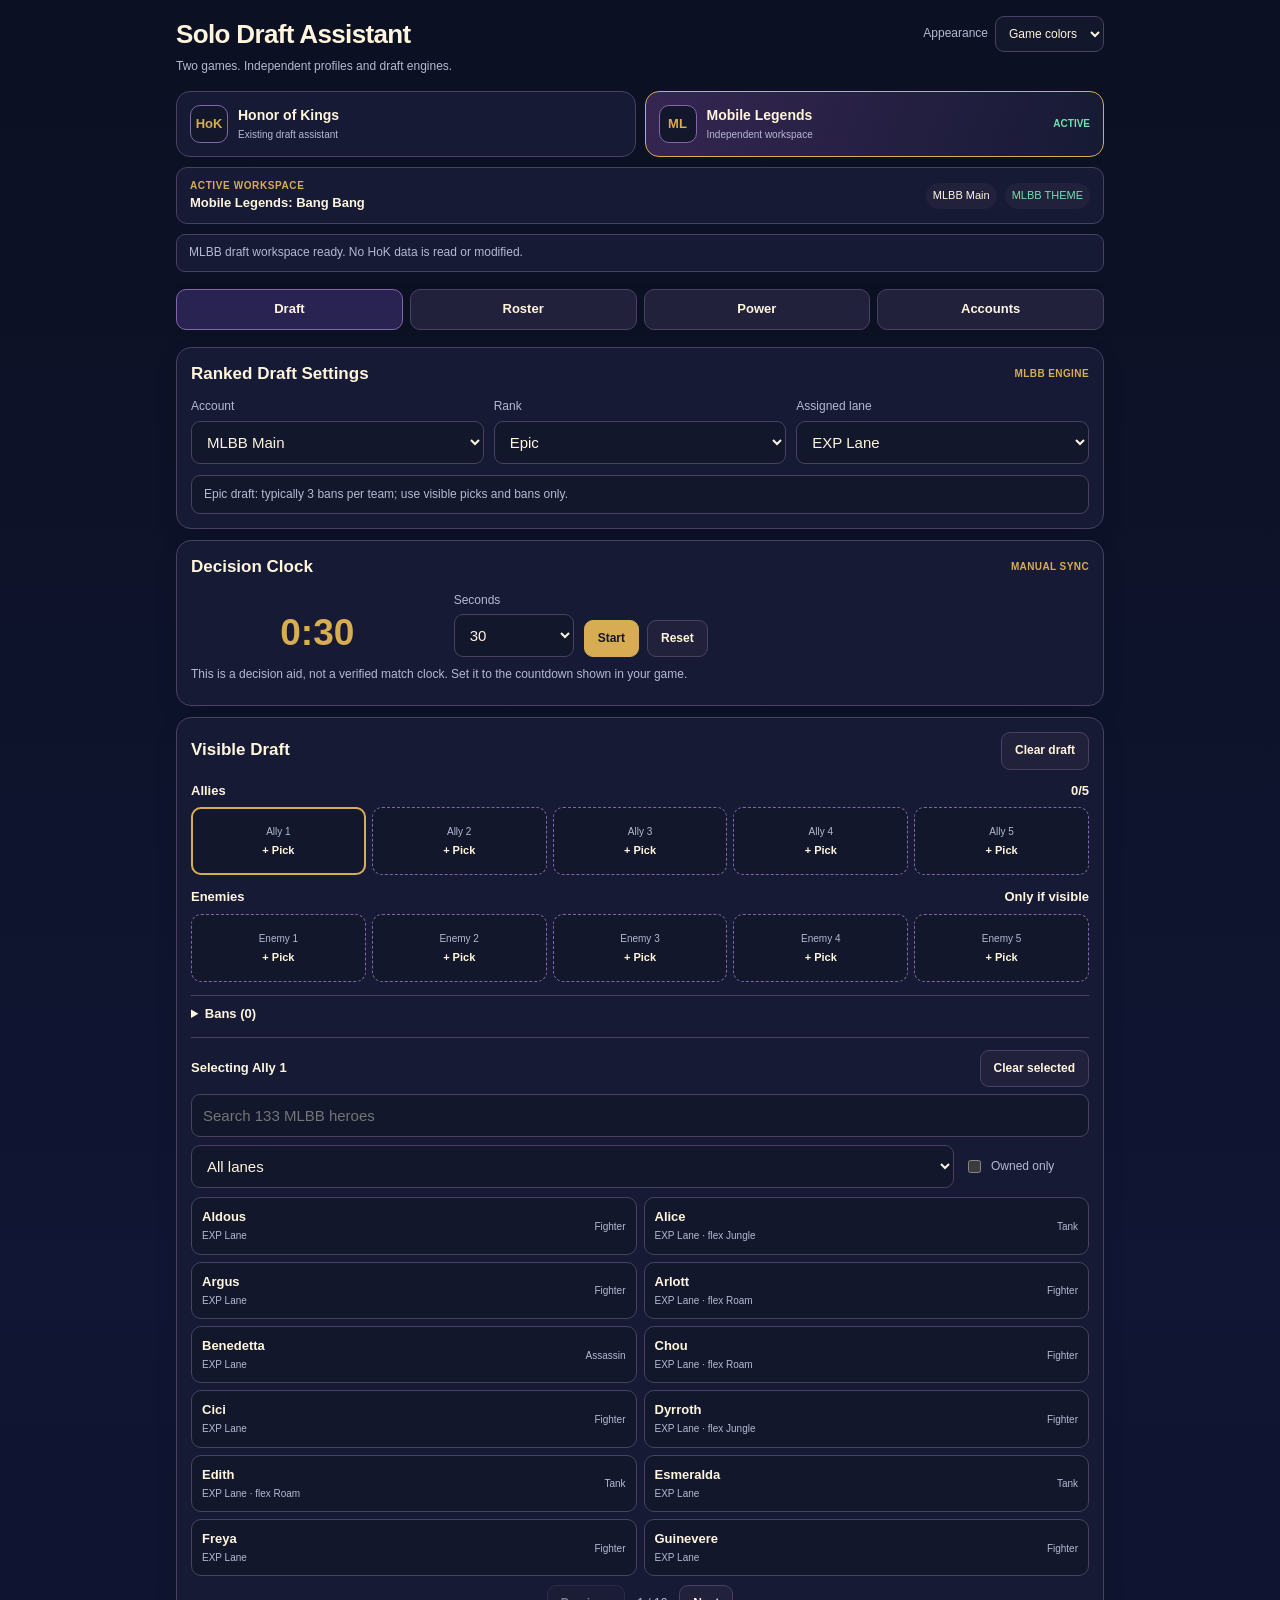
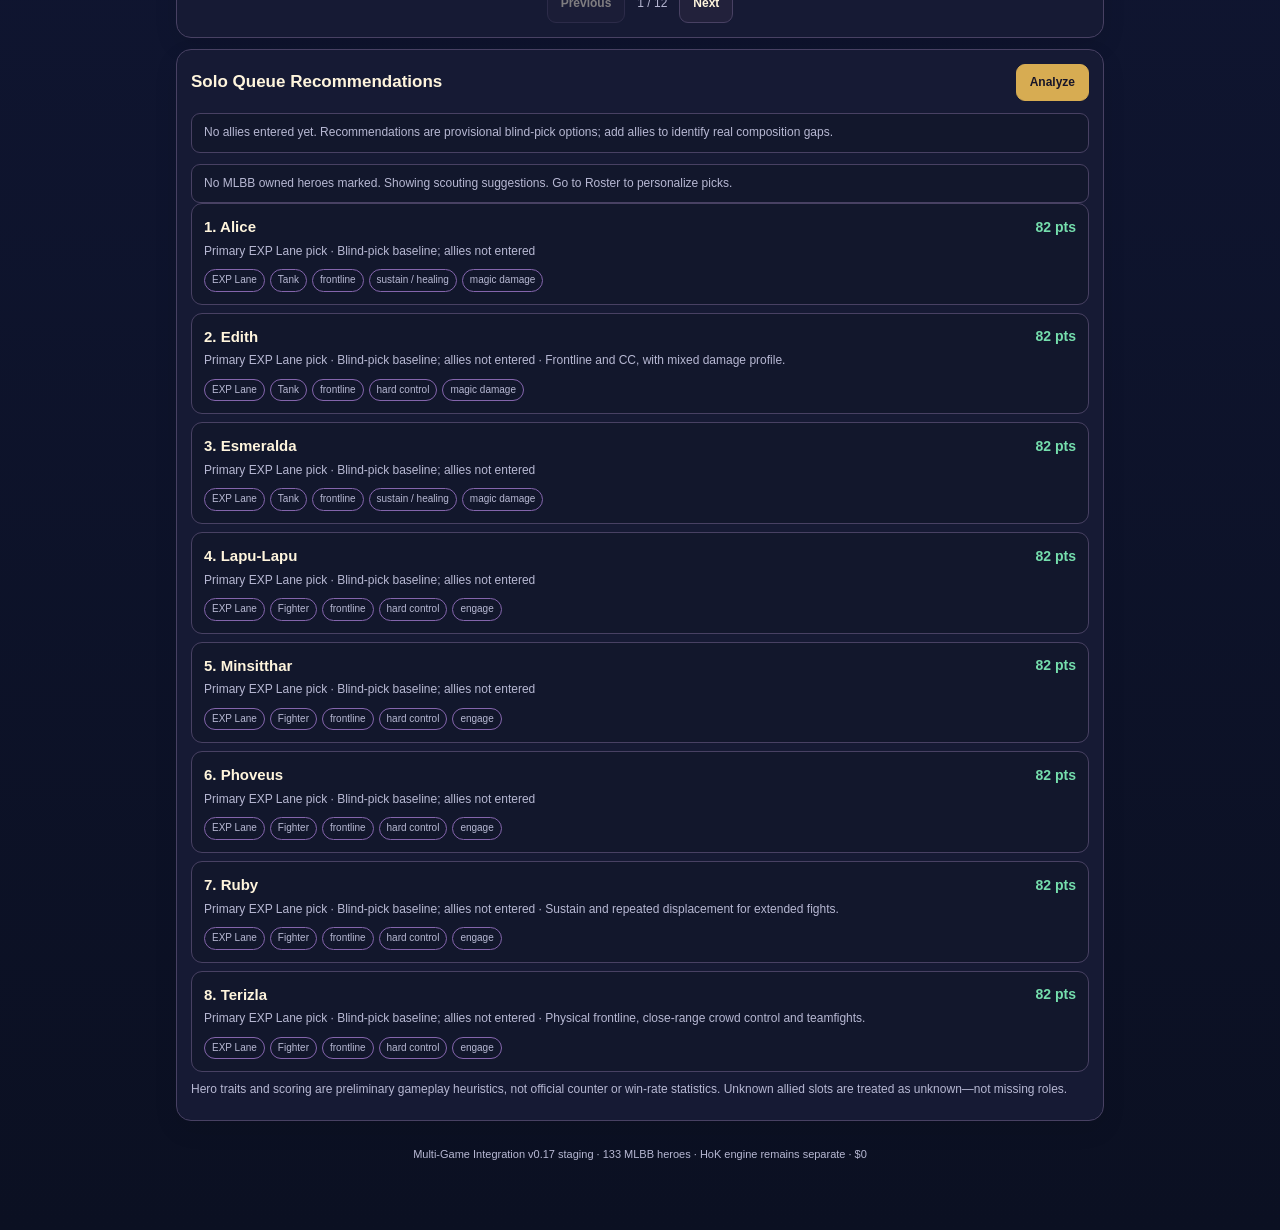
==== mlbb/index.html @ 144a64b7 "Stage standalone MLBB workspace with game-specific draft logic" ====
<!doctype html>
<html lang="en" data-theme="native">
<head><meta charset="utf-8"><meta name="viewport" content="width=device-width,initial-scale=1,viewport-fit=cover"><meta name="color-scheme" content="dark"><meta name="theme-color" content="#0b1022"><title>MLBB Solo Draft Assistant</title><style>:root{--bg:#0b1022;--bg2:#101633;--panel:#161a34;--surface:#22213b;--border:#484163;--border-hi:#8465ac;--accent:#d7ac52;--accent-dark:#171528;--text:#fff5dd;--muted:#b7b8d3;--good:#75dead;--warn:#f4c876;--bad:#ff929e;--field:#12172c;--nav:#282350;--glow:#352652}
html[data-theme="classic"]{--bg:#07111f;--bg2:#0a1322;--panel:#0f172a;--surface:#16243a;--border:#263750;--border-hi:#4b86be;--accent:#68b5ff;--accent-dark:#07111f;--text:#f3f7fd;--muted:#b5c3d7;--good:#6ee7b7;--warn:#fbbf24;--bad:#fb7185;--field:#0a1425;--nav:#214d7d;--glow:#153050}
*{box-sizing:border-box}html{background:var(--bg)}body{margin:0;min-height:100vh;color:var(--text);background:linear-gradient(180deg,var(--bg),var(--bg2) 45%,var(--bg));font:15px/1.45 -apple-system,BlinkMacSystemFont,"Segoe UI",Roboto,Arial,sans-serif;padding:env(safe-area-inset-top) 0 env(safe-area-inset-bottom)}.app{max-width:960px;margin:auto;padding:16px 16px 32px}h1{font-size:26px;margin:0;font-weight:850;letter-spacing:-.025em}h2{margin:0;font-size:17px}p{margin:8px 0}a{color:inherit;text-decoration:none}input,button,select{font:inherit}button{cursor:pointer;color:var(--text)}button:disabled{opacity:.45;cursor:default}input,select{background:var(--field);border:1px solid var(--border);border-radius:9px;min-height:43px;padding:9px 11px;color:var(--text);max-width:100%;width:100%}input[type="checkbox"]{width:auto;min-height:0;accent-color:var(--accent)}label{font-size:12px;color:var(--muted);display:block;margin-bottom:5px}input:focus,select:focus,button:focus-visible,a:focus-visible{outline:2px solid var(--accent);outline-offset:2px}.hidden{display:none!important}.site-head{display:flex;align-items:start;justify-content:space-between;flex-wrap:wrap;gap:12px}.heading p{color:var(--muted);font-size:12px;margin:4px 0 0}.theme-line{display:flex;gap:7px;align-items:center}.theme-line label{margin:0}.theme-line select{width:auto;min-height:36px;font-size:12px;padding:6px 9px}.games{display:grid;grid-template-columns:1fr 1fr;gap:9px;margin:16px 0 10px}.game{display:flex;align-items:center;gap:10px;border:1px solid var(--border);border-radius:14px;background:var(--panel);min-height:66px;padding:10px 13px}.game.current{border-color:var(--accent);background:linear-gradient(110deg,var(--glow),var(--panel))}.game:hover{border-color:var(--border-hi)}.game-icon{min-width:38px;height:38px;display:grid;place-items:center;border-radius:10px;border:1px solid var(--border-hi);background:var(--field);font-weight:900;color:var(--accent);font-size:13px}.game b{display:block;font-size:14px}.game small{display:block;color:var(--muted);font-size:10px;margin-top:3px}.active{margin-left:auto;color:var(--good);font-size:10px}.workspace{border:1px solid var(--border);background:var(--panel);border-radius:11px;padding:11px 13px;display:flex;justify-content:space-between;gap:10px;align-items:center}.workspace b{display:block;font-size:13px}.overline{font-size:10px;color:var(--accent);display:block;font-weight:700;letter-spacing:.06em}.workspace-right{display:flex;gap:8px;align-items:center;flex-wrap:wrap;font-size:11px}.workspace-right>span{background:var(--surface);padding:5px 7px;border-radius:100px}.workspace-right .ready{color:var(--good)}#status{font-size:12px;margin:10px 0;background:var(--panel);border:1px solid var(--border);padding:9px 12px;border-radius:9px;color:var(--muted)}.tabs{display:flex;gap:7px;margin:11px 0;position:sticky;top:0;background:var(--bg);padding:6px 0;z-index:10}.tab{flex:1;background:var(--surface);border:1px solid var(--border);border-radius:10px;padding:10px 7px;font-size:13px;font-weight:750}.tab.active{background:var(--nav);border-color:var(--border-hi);color:var(--text)}.panel{background:var(--panel);border:1px solid var(--border);border-radius:15px;padding:14px;margin-bottom:11px;box-shadow:0 9px 25px rgba(0,0,0,.09)}.section-head{display:flex;justify-content:space-between;align-items:center;gap:10px;margin:0 0 12px}.small-flag{font-size:10px;color:var(--accent);font-weight:800;letter-spacing:.04em}.form-grid{display:grid;grid-template-columns:repeat(3,minmax(0,1fr));gap:10px}.info{font-size:12px;color:var(--muted);background:var(--field);border:1px solid var(--border);border-radius:9px;padding:10px 12px;margin-top:11px}.btn{border-radius:9px;border:1px solid var(--border);background:var(--surface);padding:9px 13px;font-size:12px;font-weight:750;min-height:37px}.btn.primary{background:var(--accent);color:var(--accent-dark);border-color:var(--accent)}.subtle{font-size:12px;color:var(--muted);line-height:1.5}.clock-grid{display:grid;grid-template-columns:1fr 120px 2fr;gap:10px;align-items:end}.timer{font-size:37px;font-weight:900;line-height:1;text-align:center;color:var(--accent);font-variant-numeric:tabular-nums;padding:6px}.timer.low{color:var(--bad)}.clock-buttons{display:flex;gap:8px}.deck{margin-bottom:13px}.line-head{display:flex;justify-content:space-between;align-items:center;font-size:13px;font-weight:800;margin-bottom:7px}.line-head span+span{color:var(--muted);font-size:11px;font-weight:500}.slot-grid{display:grid;grid-template-columns:repeat(5,minmax(0,1fr));gap:6px}.slot{min-height:68px;display:grid;align-content:center;gap:4px;background:var(--field);border:1px dashed var(--border-hi);border-radius:10px;padding:5px;cursor:pointer;color:var(--muted);text-align:center;overflow:hidden}.slot .slot-type{font-size:10px}.slot strong{font-size:11px;color:var(--text);overflow-wrap:anywhere;line-height:1.25}.slot.filled{border-style:solid;background:var(--surface)}.slot.selected{outline:2px solid var(--accent);outline-offset:-2px}.slot:hover{border-color:var(--accent)}.ban-grid{grid-template-columns:repeat(5,minmax(0,1fr));margin-top:9px}details{border-top:1px solid var(--border);padding-top:9px}summary{cursor:pointer;font-weight:750;font-size:13px}.picker{margin-top:13px;border-top:1px solid var(--border);padding-top:12px}.picker-controls{display:flex;gap:10px;align-items:center;margin:8px 0}.picker-controls select{flex:1}.inline-check{min-width:125px;display:flex;gap:7px;align-items:center;margin:0;font-size:12px}.hero-list,.roster-grid{display:grid;grid-template-columns:repeat(2,minmax(0,1fr));gap:7px;margin:9px 0}.hero-item{display:flex;align-items:center;justify-content:space-between;gap:8px;min-width:0;background:var(--field);border:1px solid var(--border);border-radius:10px;padding:10px;text-align:left}.hero-item:hover,.hero-item:focus{border-color:var(--accent)}.hero-item b{font-size:13px;display:block}.hero-item span,.hero-item small{font-size:10px;color:var(--muted);display:block;margin-top:2px}.hero-item .owned-tag{color:var(--good)}.hero-item .mark{padding:5px 8px;border-radius:7px;background:var(--surface);border:1px solid var(--border);white-space:nowrap;font-size:11px}.pagination{display:flex;gap:12px;align-items:center;justify-content:center}.pagination span{color:var(--muted);font-size:12px}.empty{font-size:12px;color:var(--muted);padding:15px;text-align:center;grid-column:1/-1}.issues{display:flex;flex-wrap:wrap;gap:7px;margin-bottom:12px}.issue{border:1px solid #867043;background:rgba(203,153,51,.13);color:var(--warn);font-size:11px;font-weight:650;border-radius:100px;padding:5px 9px}.safe{color:var(--good);font-size:13px}.rec{border:1px solid var(--border);background:var(--field);border-radius:11px;padding:12px;margin-bottom:8px}.rec-top{display:flex;justify-content:space-between;align-items:center;gap:6px}.rec-top strong{font-size:15px}.rec-score{font-size:14px;font-weight:850;color:var(--good)}.rec-reason{font-size:12px;color:var(--muted);margin-top:5px}.pill-row{display:flex;gap:5px;flex-wrap:wrap;margin-top:9px}.pill{font-size:10px;border:1px solid var(--border-hi);color:var(--muted);border-radius:100px;padding:3px 7px}.roster-item{padding:11px;background:var(--field);border:1px solid var(--border);border-radius:10px;display:flex;align-items:center;justify-content:space-between;gap:10px}.roster-item strong{font-size:13px}.roster-item small{display:block;color:var(--muted);font-size:11px}.roster-item .btn{min-width:79px}.roster-item.owned{border-color:#297257}.power-row,.account-row{display:flex;align-items:center;justify-content:space-between;gap:10px;border-top:1px solid var(--border);padding:10px 0}.power-row small,.account-row small{color:var(--muted);display:block;font-size:11px}.power-row span{color:var(--accent);font-weight:850}.btn-holder{display:flex;align-items:end}.btn-holder button{width:100%;min-height:43px}.actions{display:flex;gap:8px;flex-wrap:wrap}.file-upload{display:inline-flex;align-items:center;justify-content:center;border:1px solid var(--border);border-radius:9px;padding:8px 12px;background:var(--surface);cursor:pointer;margin:0;font-size:12px;font-weight:750;color:var(--text)}.file-upload input{display:none}footer{text-align:center;color:var(--muted);font-size:11px;padding:15px 0 35px}
@media(max-width:600px){.app{padding:13px 11px 24px}.site-head h1{font-size:23px}.theme-line{width:100%;justify-content:space-between}.games{gap:6px}.game{padding:9px 7px;gap:6px;min-height:61px}.game-icon{min-width:28px;height:32px;font-size:11px}.game b{font-size:11px}.game small{font-size:9px}.active{display:none}.workspace{flex-wrap:wrap}.form-grid{grid-template-columns:repeat(2,minmax(0,1fr))}.btn-holder{grid-column:1/-1}.clock-grid{grid-template-columns:1fr 1fr}.clock-buttons{grid-column:1/-1}.clock-buttons .btn{flex:1}.slot{min-height:66px;padding:3px}.slot strong{font-size:10px}.panel{padding:11px}.tab{font-size:11px;padding:10px 4px}.roster-grid{grid-template-columns:1fr}}
@media(max-width:350px){.hero-list{grid-template-columns:1fr}.form-grid{grid-template-columns:1fr}.picker-controls{flex-wrap:wrap}.inline-check{min-width:0}}
</style></head>
<body>
<main class="app">
<header class="site-head"><div class="heading"><h1>Solo Draft Assistant</h1><p>Two games. Independent profiles and draft engines.</p></div><div class="theme-line"><label for="appearance">Appearance</label><select id="appearance"><option value="native">Game colors</option><option value="classic">Classic blue</option></select></div></header>
<nav class="games" aria-label="Game workspaces"><a href="../index.html" class="game"><span class="game-icon">HoK</span><span><b>Honor of Kings</b><small>Existing draft assistant</small></span></a><a href="./index.html" class="game current" aria-current="page"><span class="game-icon">ML</span><span><b>Mobile Legends</b><small>Independent workspace</small></span><strong class="active">ACTIVE</strong></a></nav>
<div class="workspace"><div><span class="overline">ACTIVE WORKSPACE</span><b>Mobile Legends: Bang Bang</b></div><div class="workspace-right"><span id="accountBadge">MLBB Profile</span><span class="ready">MLBB THEME</span></div></div>
<div id="status" role="status">MLBB draft workspace ready. No HoK data is read or modified.</div>
<nav class="tabs" aria-label="Workspace sections"><button class="tab active" data-tab="draft" aria-pressed="true">Draft</button><button class="tab" data-tab="roster" aria-pressed="false">Roster</button><button class="tab" data-tab="power" aria-pressed="false">Power</button><button class="tab" data-tab="accounts" aria-pressed="false">Accounts</button></nav>
<section id="draftTab" class="page">
 <section class="panel"><div class="section-head"><h2>Ranked Draft Settings</h2><span class="small-flag">MLBB ENGINE</span></div><div class="form-grid"><div><label for="accountSelect">Account</label><select id="accountSelect"></select></div><div><label for="rankSelect">Rank</label><select id="rankSelect"><option>Warrior</option><option>Elite</option><option>Master</option><option>Grandmaster</option><option>Epic</option><option>Legend</option><option>Mythic</option><option>Mythical Honor</option><option>Mythical Glory</option><option>Mythical Immortal</option></select></div><div><label for="roleSelect">Assigned lane</label><select id="roleSelect"><option>EXP Lane</option><option>Jungle</option><option>Mid Lane</option><option>Gold Lane</option><option>Roam</option></select></div></div><div id="rankNote" class="info"></div></section>
 <section class="panel"><div class="section-head"><h2>Decision Clock</h2><span class="small-flag">MANUAL SYNC</span></div><div class="clock-grid"><div class="timer" id="timerDisplay">0:30</div><div><label for="timerSeconds">Seconds</label><select id="timerSeconds"><option value="20">20</option><option value="25">25</option><option value="30" selected>30</option><option value="35">35</option><option value="40">40</option><option value="45">45</option><option value="60">60</option></select></div><div class="clock-buttons"><button class="btn primary" id="timerStart">Start</button><button class="btn" id="timerReset">Reset</button></div></div><p class="subtle">This is a decision aid, not a verified match clock. Set it to the countdown shown in your game.</p></section>
 <section class="panel"><div class="section-head"><h2>Visible Draft</h2><button class="btn" id="clearDraft">Clear draft</button></div><div class="deck"><div class="line-head">Allies <span id="allyCount">0/5</span></div><div class="slot-grid" id="allySlots"></div></div><div class="deck"><div class="line-head">Enemies <span>Only if visible</span></div><div class="slot-grid" id="enemySlots"></div></div><details><summary>Bans <span id="banCount">(0)</span></summary><div class="slot-grid ban-grid" id="banSlots"></div></details><div class="picker"><div class="line-head"><span id="pickerMode">Select a draft slot</span><button type="button" class="btn" id="clearSlot">Clear selected</button></div><input id="heroSearch" type="search" placeholder="Search 133 MLBB heroes" autocomplete="off"><div class="picker-controls"><select id="heroLaneFilter" aria-label="Filter hero lane"><option value="all">All lanes</option><option>EXP Lane</option><option>Jungle</option><option>Mid Lane</option><option>Gold Lane</option><option>Roam</option></select><label class="inline-check"><input type="checkbox" id="ownedOnly"> Owned only</label></div><div class="hero-list" id="heroPicker"></div><div class="pagination"><button class="btn" id="prevPage">Previous</button><span id="pagerText">1 / 1</span><button class="btn" id="nextPage">Next</button></div></div></section>
 <section class="panel"><div class="section-head"><h2>Solo Queue Recommendations</h2><button class="btn primary" id="analyze">Analyze</button></div><div id="teamIssues"></div><div id="recommendations"></div><p class="subtle">Hero traits and scoring are preliminary gameplay heuristics, not official counter or win-rate statistics. Unknown allied slots are treated as unknown—not missing roles.</p></section>
</section>
<section id="rosterTab" class="page hidden"><section class="panel"><div class="section-head"><h2>MLBB Hero Roster</h2><strong id="ownedCount">0 / 133 owned</strong></div><div class="info">Mark heroes as owned to restrict recommendations to your actual account. These selections never alter your HoK roster.</div><div class="form-grid"><div><label for="rosterSearch">Search</label><input type="search" id="rosterSearch" placeholder="Find hero"></div><div><label for="rosterLane">Lane</label><select id="rosterLane"><option value="all">All lanes</option><option>EXP Lane</option><option>Jungle</option><option>Mid Lane</option><option>Gold Lane</option><option>Roam</option></select></div></div><div class="roster-grid" id="rosterGrid"></div></section></section>
<section id="powerTab" class="page hidden"><section class="panel"><div class="section-head"><h2>MLBB Hero Proficiency</h2><span class="small-flag">MANUAL</span></div><p class="subtle">Track your own familiarity with MLBB heroes separately from HoK's Hero Power. Values entered here are personal notes, not imported in-game mastery or MMR.</p><div class="form-grid"><div><label for="powerHero">Hero</label><select id="powerHero"></select></div><div><label for="powerValue">Manual familiarity (0–100)</label><input id="powerValue" type="number" min="0" max="100" step="1" value="0"></div><div class="btn-holder"><button id="savePower" class="btn primary">Save familiarity</button></div></div><div id="powerList"></div></section></section>
<section id="accountsTab" class="page hidden"><section class="panel"><div class="section-head"><h2>MLBB Accounts</h2><span class="small-flag">SEPARATE STORAGE</span></div><div class="form-grid"><div><label for="newAccountName">New profile name</label><input id="newAccountName" type="text" maxlength="40" placeholder="e.g. MLBB Main"></div><div><label for="newAccountId">Account ID (optional)</label><input id="newAccountId" type="text" maxlength="40" placeholder="Optional, no password"></div><div class="btn-holder"><button id="addAccount" class="btn primary">Add profile</button></div></div><div id="accountList"></div></section><section class="panel"><h2>Data Safety</h2><p class="subtle">MLBB uses its own storage and backup schema. This workspace rejects HoK backups to prevent accidental overwrites.</p><div class="actions"><button class="btn primary" id="exportBackup">Export MLBB backup</button><label class="file-upload">Choose MLBB JSON<input type="file" id="importFile" accept=".json,application/json"></label><button class="btn" id="importBackup">Validate &amp; restore</button></div><p class="info" id="backupInfo">Local autosave is enabled where your browser permits it.</p></section></section>
<footer>Multi-Game Integration v0.17 staging · 133 MLBB heroes · HoK engine remains separate · $0</footer>
</main>
<script>/* MLBB roster primary lane: 133 heroes, Sep 29 2026, corroborated against MLBB Guides and Liquipedia.
   Traits are an INITIAL team-composition model and are not official Moonton statistics. */
'use strict';
window.MLBB_HERO_DATA=(()=>{
 const lanes={
  'EXP Lane':`Aldous|Alice|Argus|Arlott|Benedetta|Chou|Cici|Dyrroth|Edith|Esmeralda|Freya|Guinevere|Lapu-Lapu|Lukas|Masha|Minsitthar|Paquito|Phoveus|Ruby|Silvanna|Sora|Sun|Terizla|Thamuz|Uranus|X.Borg|Yu Zhong|Zilong`,
  'Jungle':`Aamon|Alpha|Alucard|Aulus|Balmond|Bane|Barats|Baxia|Fanny|Fredrinn|Gusion|Hanzo|Harley|Hayabusa|Helcurt|Hirara|Joy|Julian|Karina|Lancelot|Leomord|Ling|Martis|Natalia|Nolan|Popol and Kupa|Roger|Saber|Suyou|Yi Sun-shin|Yin`,
  'Mid Lane':`Aurora|Cecilion|Chang'e|Cyclops|Eudora|Faramis|Gord|Kadita|Kagura|Kimmy|Lunox|Luo Yi|Lylia|Nana|Novaria|Odette|Pharsa|Selena|Vale|Valentina|Valir|Vexana|Xavier|Yve|Zetian|Zhask|Zhuxin`,
  'Gold Lane':`Beatrix|Brody|Bruno|Claude|Clint|Granger|Hanabi|Harith|Irithel|Ixia|Karrie|Layla|Lesley|Melissa|Miya|Moskov|Natan|Obsidia|Wanwan`,
  'Roam':`Akai|Angela|Atlas|Badang|Belerick|Carmilla|Chip|Diggie|Estes|Floryn|Franco|Gatotkaca|Gloo|Grock|Hilda|Hylos|Jawhead|Johnson|Kaja|Kalea|Khaleed|Khufra|Lolita|Marcel|Mathilda|Minotaur|Rafaela|Tigreal`
 };
 const cls={};const set=(names,c)=>names.split('|').forEach(n=>cls[n]=c);
 set('Akai|Atlas|Belerick|Franco|Gatotkaca|Gloo|Grock|Hylos|Johnson|Khufra|Minotaur|Tigreal','Tank');
 set('Angela|Carmilla|Chip|Diggie|Estes|Floryn|Kaja|Kalea|Lolita|Marcel|Mathilda|Rafaela','Support');
 set('Alice|Esmeralda|Edith|Uranus|Fredrinn|Barats|Baxia','Tank');
 set('Aamon|Fanny|Gusion|Hanzo|Harley|Hayabusa|Helcurt|Hirara|Joy|Karina|Lancelot|Ling|Natalia|Nolan|Saber|Suyou|Benedetta|Sora','Assassin');
 set('Aurora|Cecilion|Chang\'e|Cyclops|Eudora|Faramis|Gord|Kadita|Kagura|Kimmy|Lunox|Luo Yi|Lylia|Nana|Novaria|Odette|Pharsa|Selena|Vale|Valentina|Valir|Vexana|Xavier|Yve|Zetian|Zhask|Zhuxin|Harith','Mage');
 set('Beatrix|Brody|Bruno|Claude|Clint|Granger|Hanabi|Irithel|Ixia|Karrie|Layla|Lesley|Melissa|Miya|Moskov|Natan|Obsidia|Wanwan|Popol and Kupa|Yi Sun-shin|Roger','Marksman');
 const base={
 'EXP Lane':{frontline:1,cc:1,engage:1,peel:0,sustain:1,magic:0,physical:2,burst:1,solo:2,mobility:1},
 'Jungle':{frontline:0,cc:1,engage:1,peel:0,sustain:0,magic:0,physical:2,burst:2,solo:1,mobility:2},
 'Mid Lane':{frontline:0,cc:1,engage:0,peel:1,sustain:0,magic:2,physical:0,burst:2,solo:1,mobility:1},
 'Gold Lane':{frontline:0,cc:0,engage:0,peel:0,sustain:0,magic:0,physical:2,burst:1,solo:1,mobility:1},
 'Roam':{frontline:2,cc:2,engage:2,peel:1,sustain:0,magic:0,physical:1,burst:0,solo:1,mobility:1}
 };
 const overrides={};
 // F frontline, C control, E engage, P peel, S sustain/healing, M magic, D physical, B burst, Q solo safety, V mobility.
 const codes={F:'frontline',C:'cc',E:'engage',P:'peel',S:'sustain',M:'magic',D:'physical',B:'burst',Q:'solo',V:'mobility'};
 const mod=(names,rules)=>names.split('|').forEach(n=>{overrides[n]={...(overrides[n]||{})};rules.split(',').forEach(k=>{const field=codes[k[0]],v=Number(k.slice(1));if(field)overrides[n][field]=v})});
 mod('Tigreal|Atlas|Khufra|Minotaur|Gatotkaca|Carmilla','F2,C2,E2,P1,S0');
 mod('Akai|Gloo|Grock|Chip|Johnson','F2,C2,E2,P1');
 mod('Franco|Kaja','F1,C2,E1,P1');
 mod('Lolita','F2,C2,E1,P2');mod('Belerick|Hylos','F2,C2,E1,P1');
 mod('Angela|Estes|Floryn|Rafaela','F0,C1,E0,P2,S2,M1,D0');
 mod('Diggie','F0,C1,E0,P2,S0,M1,D0');
 mod('Mathilda|Kalea','F0,C1,E1,P2,S1,M1,D0,V2');
 mod('Marcel','F0,C1,E0,P2,M1,D0');
 mod('Hilda|Khaleed|Jawhead|Badang','F1,C1,E2,P0,D2');
 mod('Edith','F2,C2,E1,P1,M2,D1,Q2');
 mod('Terizla|Ruby|Minsitthar|Yu Zhong|Lapu-Lapu|Phoveus','F2,C2,E2,S1,Q2');
 mod('Uranus|Esmeralda|Alice','F2,S2,M2,D0,C0,E1,B0,Q2');
 mod('Thamuz|Argus|Sun|Masha|Cici','F1,C0,E1,S2,D2,B1,Q2');
 mod('Paquito|Arlott|Chou|Guinevere|Silvanna','F1,C2,E2,B2,V2');
 mod('Zilong|Benedetta|Sora','F0,C1,E2,B2,V2');
 mod('Barats|Fredrinn|Baxia','F2,C2,E2,P1,S1,Q2');
 mod('Balmond|Alpha|Aulus|Leomord|Martis','F1,C1,E1,S1,D2,Q2');
 mod('Gusion|Harley|Joy|Julian|Karina','M2,D0,F0,B2,V2');
 mod('Fanny|Ling|Lancelot|Hayabusa|Nolan|Hirara|Aamon','F0,C0,E2,V2,B2,Q0');
 mod('Aurora|Eudora|Nana|Vexana|Zetian|Luo Yi|Zhuxin|Selena|Valir','C2,M2,E1');
 mod('Pharsa|Xavier|Novaria|Cecilion|Gord|Yve|Chang\'e','C1,M2,E0');
 mod('Faramis','C1,P2,S1,M2');
 mod('Harith|Kimmy','M2,D1,C0,V2');
 mod('Natan','M2,D1');
 mod('Wanwan|Claude|Moskov|Melissa','V2,D2');
 mod('Brody|Clint|Lesley|Granger','B2,D2');
 const flex={
  'EXP Lane':'Chou|Arlott|Ruby|Terizla|Gatotkaca|Hilda|Badang|Khaleed|Edith|Esmeralda',
  'Jungle':'Harith|Bane|Alice|Dyrroth|Julian|Fredrinn|Yi Sun-shin',
  'Roam':'Chou|Ruby|Edith|Faramis|Selena|Khaleed|Hilda|Baxia|Badang|Gatotkaca|Arlott',
  'Mid Lane':'Harith|Faramis|Valir|Kadita|Selena|Kimmy|Lunox',
  'Gold Lane':'Harith|Kimmy|Roger|Popol and Kupa'
 };
 const note={
  'Tigreal':'Area crowd control and initiation; needs follow-up.',
  'Atlas':'Group engage and teamfight setup.',
  'Khufra':'Anti-dash control and initiation.',
  'Minotaur':'Durable teamfight initiation with healing support.',
  'Estes':'Strong sustained healing; needs a frontline elsewhere.',
  'Angela':'Protects a diver or carry with support ultimate.',
  'Floryn':'Teamwide sustain; limited frontline presence.',
  'Rafaela':'Healing and mobility support, not a primary frontline.',
  'Diggie':'Protection against crowd-control-heavy opponents.',
  'Lolita':'Projectile defense and protective frontline.',
  'Terizla':'Physical frontline, close-range crowd control and teamfights.',
  'Ruby':'Sustain and repeated displacement for extended fights.',
  'Edith':'Frontline and CC, with mixed damage profile.',
  'Yu Zhong':'Diversion and frontline pressure in extended fights.',
  'Fanny':'Very high execution demand; do not infer player comfort.',
  'Lancelot':'Mobile dive threat; relies on mechanics.',
  'Saber':'Single-target pickoff and burst threat.',
  'Aurora':'Reliable area control and magical burst.',
  'Valir':'Anti-dive control and sustained magic damage.',
  'Nana':'Disruption and mage follow-up.',
  'Karrie':'Strong against high-health frontliners through sustained damage.',
  'Claude':'Sustained mobile marksman damage; needs protected positioning.',
  'Beatrix':'Flexible ranged damage; weapon management matters.',
  'Wanwan':'High mobility with conditional ultimate activation.'
 };
 const heroes=[];
 for(const [lane,str] of Object.entries(lanes))for(const name of str.split('|')){
   let tr={...base[lane]};const classification=cls[name]||'Fighter';
   if(lane==='Roam'&&classification==='Support')tr={...tr,frontline:0,cc:1,engage:0,peel:2,sustain:1,magic:1,physical:0};
   if(lane==='EXP Lane'&&classification==='Tank')tr={...tr,frontline:2,magic:1,physical:1};
   if(lane==='Jungle'&&classification==='Mage')tr={...tr,magic:2,physical:0};
   if(lane==='Gold Lane'&&classification==='Mage')tr={...tr,magic:2,physical:0};
   Object.assign(tr,overrides[name]||{});
   const other=Object.entries(flex).filter(([ln,st])=>ln!==lane&&st.split('|').includes(name)).map(([ln])=>ln);
   heroes.push({name,lane,flex:other,cls:classification,traits:tr,note:note[name]||''});
 }
 return Object.freeze({heroes,lanes:Object.keys(lanes),metadata:{source:'MLBB Guides + Liquipedia lane lists, patch 2.2.16 (Sep–Oct 2026)',traitModel:'Version 1 heuristic; not win-rate or official in-game stats'}});
})();
</script><script>/* Mobile Legends Solo Draft Assistant v0.17 staging.
 * Offline heuristic. Isolated storage and JSON schema. No access to HoK state.
 */
(()=>{'use strict';
const H=window.MLBB_HERO_DATA.heroes;const byName=new Map(H.map(x=>[x.name,x]));
const KEY='mlbb_solo_draft_state_v1',THEME='solo_draft_appearance_v1';
const $=id=>document.getElementById(id);
const blanks=n=>Array(n).fill(null);
const ranks=['Warrior','Elite','Master','Grandmaster','Epic','Legend','Mythic','Mythical Honor','Mythical Glory','Mythical Immortal'];
const cleanText=(s,max=40)=>String(s??'').trim().slice(0,max);
const initial=()=>({schemaVersion:1,active:'main',accounts:[{id:'main',name:'MLBB Main',uid:'',rank:'Epic',role:'EXP Lane',owned:[],power:{},allies:blanks(5),enemies:blanks(5),bans:blanks(10)}]});
const state={data:initial(),tab:'draft',slot:{kind:'allies',index:0},query:'',laneFilter:'all',rosterQuery:'',rosterLane:'all',page:0,pageSize:12,ownedOnly:false,timerSeconds:30,timerEnds:0,timerRunning:false,timerInterval:null};
function restore(){try{const raw=localStorage.getItem(KEY);if(raw){const parsed=JSON.parse(raw);const safe=validate(parsed);if(safe)state.data=safe}}catch(e){announce('Storage could not be read; in-memory mode is active.')}}
function active(){return state.data.accounts.find(x=>x.id===state.data.active)||state.data.accounts[0]}
function announce(t){$('status').textContent=t}
function uniqueKnown(a,n){return Array.from({length:n},(_,i)=>byName.has(a?.[i])?a[i]:null)}
function validate(payload){
 if(!payload||payload.schemaVersion!==1||!Array.isArray(payload.accounts)||!payload.accounts.length||payload.accounts.length>16)return null;
 const ids=new Set(),arr=[];
 for(const x of payload.accounts){if(!x||typeof x!=='object')return null;const id=cleanText(x.id,70);if(!id||ids.has(id))return null;ids.add(id);
  const owned=Array.isArray(x.owned)?[...new Set(x.owned.filter(n=>byName.has(n)))]:[];
  const power={};if(x.power&&typeof x.power==='object')for(const [n,v] of Object.entries(x.power)){if(byName.has(n)&&Number.isInteger(v)&&v>=0&&v<=100)power[n]=v}
  arr.push({id,name:cleanText(x.name)||'MLBB Profile',uid:cleanText(x.uid),rank:ranks.includes(x.rank)?x.rank:'Epic',role:window.MLBB_HERO_DATA.lanes.includes(x.role)?x.role:'EXP Lane',owned,power,allies:uniqueKnown(x.allies,5),enemies:uniqueKnown(x.enemies,5),bans:uniqueKnown(x.bans,10)});
 }
 return {schemaVersion:1,active:ids.has(payload.active)?payload.active:arr[0].id,accounts:arr};
}
function save(){try{localStorage.setItem(KEY,JSON.stringify(state.data))}catch(e){announce('Changes are in memory only. Export a backup before closing.')}}
function escapeAttr(s){return String(s).replace(/[&<>"']/g,c=>({'&':'&amp;','<':'&lt;','>':'&gt;','"':'&quot;',"'":'&#39;'}[c]))}
function mk(tag,cls,txt){const el=document.createElement(tag);if(cls)el.className=cls;if(txt!==undefined)el.textContent=txt;return el}
function setOptions(el,values,selected){el.replaceChildren(...values.map(([value,label])=>{const o=document.createElement('option');o.value=value;o.textContent=label;return o}));if(selected!==undefined)el.value=selected}
function distinctRows(){const a=active();return [...a.allies,...a.enemies,...a.bans].filter(Boolean)}
function isPickAvailable(h){return !distinctRows().includes(h.name)}
function roleCompatible(h,lane){return h.lane===lane||h.flex.includes(lane)}
function rankInfo(rank){const i=ranks.indexOf(rank);if(i<4)return 'Below Epic: no standard draft bans. Use team-role balance for your choice.';if(rank==='Epic')return 'Epic draft: typically 3 bans per team; use visible picks and bans only.';if(rank==='Legend')return 'Legend draft: typically 4 bans per team. Counter recommendations are conditional on enemies entered.';return 'Mythic+: typically 5 bans per team. Treat draft format as an estimate if your match displays different rules.'}
function rankRender(){const a=active();$('rankNote').textContent=rankInfo(a.rank);$('rankSelect').value=a.rank;$('roleSelect').value=a.role}
function appearance(){let v='native';try{v=localStorage.getItem(THEME)==='classic'?'classic':'native'}catch(e){}$('appearance').value=v;document.documentElement.dataset.theme=v;document.querySelector('.ready').textContent=v==='classic'?'CLASSIC BLUE':'MLBB THEME'}
function showTab(n){state.tab=n;document.querySelectorAll('.tab').forEach(b=>{const on=b.dataset.tab===n;b.classList.toggle('active',on);b.setAttribute('aria-pressed',String(on))});document.querySelectorAll('.page').forEach(p=>p.classList.toggle('hidden',p.id!==n+'Tab'));if(n==='roster')renderRoster();if(n==='power')renderPower();if(n==='accounts')renderAccounts()}
function renderSlots(){const a=active();for(const kind of ['allies','enemies','bans']){const e=$(kind==='allies'?'allySlots':kind==='enemies'?'enemySlots':'banSlots');e.replaceChildren(...a[kind].map((n,i)=>{const b=mk('button','slot'+(n?' filled':'')+(state.slot.kind===kind&&state.slot.index===i?' selected':''));b.type='button';const lab=mk('span','slot-type',kind==='bans'?`Ban ${i+1}`:kind==='allies'?`Ally ${i+1}`:`Enemy ${i+1}`);const text=mk('strong','',n||'+ Pick');b.append(lab,text);b.setAttribute('aria-label',(n?'Edit ':'Set ')+kind+' '+(i+1)+(n?': '+n:''));b.addEventListener('click',()=>{state.slot={kind,index:i};renderSlots();renderPicker();$('heroSearch').focus()});return b}))}
 $('allyCount').textContent=a.allies.filter(Boolean).length+'/5';$('banCount').textContent=`(${a.bans.filter(Boolean).length})`;
 const names={allies:'Ally',enemies:'Enemy',bans:'Ban'};$('pickerMode').textContent=`Selecting ${names[state.slot.kind]} ${state.slot.index+1}`;
}
function renderPicker(){const a=active(),search=state.query.trim().toLowerCase();let arr=H.filter(h=>(state.laneFilter==='all'||roleCompatible(h,state.laneFilter))&&h.name.toLowerCase().includes(search)&&(!state.ownedOnly||a.owned.includes(h.name)));
 const pages=Math.max(1,Math.ceil(arr.length/state.pageSize));state.page=Math.min(state.page,pages-1);arr=arr.slice(state.page*state.pageSize,(state.page+1)*state.pageSize);
 const list=$('heroPicker');list.replaceChildren();
 for(const h of arr){const b=mk('button','hero-item');b.type='button';const info=mk('div');const n=mk('b','',h.name);const meta=mk('small','',h.lane+(h.flex.length?' · flex '+h.flex.join(', '):''));info.append(n,meta);if(a.owned.includes(h.name))info.append(mk('span','owned-tag','✓ Owned'));const unavailable=distinctRows().includes(h.name);const side=mk('span','',unavailable?'In draft':h.cls);b.disabled=unavailable;b.append(info,side);b.addEventListener('click',()=>placeHero(h.name));list.append(b)}
 if(!arr.length)list.append(mk('div','empty','No matching heroes. Try a different lane or ownership filter.'));
 $('pagerText').textContent=`${state.page+1} / ${pages}`;$('prevPage').disabled=state.page===0;$('nextPage').disabled=state.page>=pages-1;
}
function placeHero(name){const a=active();if(!byName.has(name))return;if(distinctRows().includes(name)){announce('That hero is already in the draft.');return}a[state.slot.kind][state.slot.index]=name;
 state.query='';$('heroSearch').value='';save();renderSlots();renderPicker();renderAnalysis();
 const free=a[state.slot.kind].findIndex(x=>!x);if(free>=0)state.slot.index=free;renderSlots();announce(`${name} assigned to ${state.slot.kind==='bans'?'ban':state.slot.kind==='allies'?'ally':'enemy'} draft.`)
}
function teamNumbers(names){const t={frontline:0,cc:0,engage:0,peel:0,sustain:0,magic:0,physical:0,burst:0,solo:0,mobility:0};for(const n of names){const h=byName.get(n);if(h)for(const k of Object.keys(t))t[k]+=h.traits[k]||0}return t}
const labels={frontline:'frontline',cc:'hard control',engage:'engage',peel:'carry protection',sustain:'sustain / healing',magic:'magic damage',physical:'physical damage'};
function gapsFor(a){const visible=a.allies.filter(Boolean);const t=teamNumbers(visible),issues=[];
 if(!visible.length)return {t,issues,visible:0};
 const spec=[['frontline',2,3],['cc',2,2],['engage',2,2],['magic',2,2],['physical',2,2],['peel',1,1]];
 for(const [k,target,weight] of spec){if(t[k]<target)issues.push({key:k,weight,deficit:target-t[k]})}
 return{t,issues,visible:visible.length};
}
function roleCoverage(a){return a.allies.map(n=>byName.get(n)?.lane).filter(Boolean)}
function scoring(h,a,gaps){let score=60,reason=[],traits=h.traits;
 if(h.lane===a.role){score+=12;reason.push('Primary '+a.role+' pick')}else{score+=3;reason.push('Secondary lane flexibility; confirm viability')}
 if(gaps.visible>0){for(const g of gaps.issues){const contribution=traits[g.key]||0;if(contribution){let b=Math.min(g.deficit,contribution)*g.weight*5;score+=b;reason.push(`Adds ${labels[g.key]}`)}}}
 else{score+=(traits.solo||0)*3+(traits.frontline||0)*2;reason.push('Blind-pick baseline; allies not entered')}
 const allies=a.allies.filter(Boolean);const seen=roleCoverage(a);if(seen.includes(a.role)&&!allies.includes(h.name)){score-=8;reason.push('Check team role overlap')}
 const enemies=a.enemies.filter(Boolean).map(n=>byName.get(n)).filter(Boolean);
 if(enemies.length){const enemyT=teamNumbers(a.enemies.filter(Boolean));if(enemyT.engage>=3&&traits.peel>0){score+=traits.peel*3;reason.push('Adds protection against enemy engages')}if(enemyT.frontline>=4&&traits.physical===2&&['Karrie','Claude','Sun','Thamuz'].includes(h.name)){score+=6;reason.push('Extended damage into durable opponents')}if(enemyT.mobility>=5&&traits.cc>=2){score+=traits.cc*3;reason.push('Control against mobile threats')}}
 const familiarity=a.power[h.name]||0;score+=Math.min(5,Math.floor(familiarity/20));if(familiarity>=60)reason.push('Manually recorded familiarity');
 // Do not turn an unknown owned roster into fictitious ownership.
 if(a.owned.length&&a.owned.includes(h.name))score+=3;
 if(h.note)reason.push(h.note);
 return {h,score,reason:[...new Set(reason)].slice(0,4)};
}
function renderAnalysis(){const a=active(),r=$('recommendations'),gaps=gapsFor(a),issues=$('teamIssues');issues.replaceChildren();r.replaceChildren();
 if(!gaps.visible){issues.append(mk('div','info','No allies entered yet. Recommendations are provisional blind-pick options; add allies to identify real composition gaps.'))}
 else if(!gaps.issues.length){issues.append(mk('div','safe','No major composition gaps detected from the visible allies.'))}
 else{const wrap=mk('div','issues');for(const i of gaps.issues)wrap.append(mk('span','issue','May need '+labels[i.key]));issues.append(wrap)}
 let options=H.filter(h=>roleCompatible(h,a.role)&&isPickAvailable(h));const ownedOptions=options.filter(h=>a.owned.includes(h.name));
 if(a.owned.length){if(ownedOptions.length){options=ownedOptions}else{r.append(mk('div','info','No owned heroes available in this role. Showing scouting suggestions only; update your roster.'))}}
 else r.append(mk('div','info','No MLBB owned heroes marked. Showing scouting suggestions. Go to Roster to personalize picks.'));
 const ranked=options.map(h=>scoring(h,a,gaps)).sort((x,y)=>y.score-x.score||x.h.name.localeCompare(y.h.name)).slice(0,8);
 if(!ranked.length){r.append(mk('div','empty','No eligible unpicked heroes. Change your lane or edit the draft.'));return}
 for(let i=0;i<ranked.length;i++){const x=ranked[i],c=mk('article','rec'),head=mk('div','rec-top'),name=mk('strong','',`${i+1}. ${x.h.name}`),score=mk('span','rec-score',String(x.score)+' pts');head.append(name,score);const reason=mk('div','rec-reason',x.reason.join(' · '));const pills=mk('div','pill-row');pills.append(mk('span','pill',x.h.lane),mk('span','pill',x.h.cls));for(const k of ['frontline','cc','engage','sustain','magic'])if(x.h.traits[k]>=2)pills.append(mk('span','pill',labels[k]));c.append(head,reason,pills);r.append(c)}
}
function renderRoster(){const a=active();$('ownedCount').textContent=a.owned.length+' / '+H.length+' owned';const q=state.rosterQuery.toLowerCase();const arr=H.filter(h=>(state.rosterLane==='all'||roleCompatible(h,state.rosterLane))&&h.name.toLowerCase().includes(q));const grid=$('rosterGrid');grid.replaceChildren();for(const h of arr){const on=a.owned.includes(h.name),el=mk('div','roster-item'+(on?' owned':'')),desc=mk('div');desc.append(mk('strong','',h.name),mk('small','',h.lane+' · '+h.cls));const b=mk('button','btn'+(on?' primary':''),on?'Owned ✓':'Mark owned');b.addEventListener('click',()=>{if(on)a.owned=a.owned.filter(n=>n!==h.name);else a.owned.push(h.name);save();renderRoster();renderPicker();renderAnalysis()});el.append(desc,b);grid.append(el)}if(!arr.length)grid.append(mk('div','empty','No matching MLBB heroes.'))}
function renderPower(){const a=active();setOptions($('powerHero'),H.slice().sort((x,y)=>x.name.localeCompare(y.name)).map(h=>[h.name,h.name]),$('powerHero').value);$('powerValue').value=a.power[$('powerHero').value]||0;const list=$('powerList');list.replaceChildren();const entries=Object.entries(a.power).sort((a,b)=>b[1]-a[1]);for(const [n,v] of entries){const row=mk('div','power-row');row.append(mk('div','',n),mk('span','',String(v)+'/100'));list.append(row)}if(!entries.length)list.append(mk('div','info','No MLBB familiarity values recorded. Add a hero and score above.'))}
function renderAccounts(){const a=active();$('accountBadge').textContent=a.name;setOptions($('accountSelect'),state.data.accounts.map(x=>[x.id,x.name]),a.id);const list=$('accountList');list.replaceChildren();for(const x of state.data.accounts){const row=mk('div','account-row'),desc=mk('div');desc.append(mk('strong','',x.name+(x.id===state.data.active?' · Active':'')),mk('small','',x.rank+' · '+x.owned.length+' heroes'+(x.uid?' · ID '+x.uid:'')));const b=mk('button','btn',x.id===state.data.active?'Current':'Switch');b.disabled=x.id===state.data.active;b.addEventListener('click',()=>selectAccount(x.id));row.append(desc,b);list.append(row)}}
function selectAccount(id){if(!state.data.accounts.some(x=>x.id===id))return;state.data.active=id;state.query='';$('heroSearch').value='';state.slot={kind:'allies',index:0};state.page=0;save();renderAll();announce('Switched to '+active().name)}
function renderAll(){const a=active();setOptions($('accountSelect'),state.data.accounts.map(x=>[x.id,x.name]),a.id);$('accountBadge').textContent=a.name;rankRender();renderSlots();renderPicker();renderAnalysis();if(state.tab==='roster')renderRoster();if(state.tab==='power')renderPower();if(state.tab==='accounts')renderAccounts()}
function exportBackup(){const p={product:'MLBB Solo Draft Assistant',schemaVersion:1,exportedAt:new Date().toISOString(),...state.data};const blob=new Blob([JSON.stringify(p,null,2)],{type:'application/json'});const url=URL.createObjectURL(blob),a=document.createElement('a');a.href=url;a.download='mlbb-draft-backup-'+new Date().toISOString().slice(0,10)+'.json';document.body.append(a);a.click();a.remove();setTimeout(()=>URL.revokeObjectURL(url),3000);$('backupInfo').textContent='MLBB-only backup exported. Your HoK backups are unchanged.'}
async function importBackup(){const file=$('importFile').files[0];if(!file){$('backupInfo').textContent='Select an MLBB JSON backup first.';return}if(file.size>2000000){$('backupInfo').textContent='Backup exceeds the 2 MB limit.';return}try{const p=JSON.parse(await file.text());if(p.product!=='MLBB Solo Draft Assistant'){throw Error('Not an MLBB backup. HoK backups cannot be imported here.')}const valid=validate(p);if(!valid)throw Error('Invalid or unsupported MLBB schema.');if(!window.confirm('Replace the local MLBB profiles with this validated backup? HoK data will not be changed.'))return;state.data=valid;save();renderAll();$('backupInfo').textContent=`Restored ${valid.accounts.length} MLBB profile(s).`}catch(e){$('backupInfo').textContent='Restore rejected: '+e.message}}
function clockRender(){let sec=state.timerRunning?Math.max(0,Math.ceil((state.timerEnds-Date.now())/1000)):state.timerSeconds;if(state.timerRunning&&sec<=0){state.timerRunning=false;clearInterval(state.timerInterval);state.timerInterval=null;sec=0;state.timerSeconds=0}const display=$('timerDisplay');display.textContent=`${Math.floor(sec/60)}:${String(sec%60).padStart(2,'0')}`;display.classList.toggle('low',sec<=10);$('timerStart').textContent=state.timerRunning?'Pause':'Start'}
function clockToggle(){if(state.timerRunning){state.timerSeconds=Math.max(0,Math.ceil((state.timerEnds-Date.now())/1000));state.timerRunning=false;clearInterval(state.timerInterval);state.timerInterval=null}else{if(state.timerSeconds===0)state.timerSeconds=Number($('timerSeconds').value)||30;state.timerEnds=Date.now()+state.timerSeconds*1000;state.timerRunning=true;state.timerInterval=setInterval(clockRender,250)}clockRender()}
function clockReset(){state.timerSeconds=Number($('timerSeconds').value);state.timerRunning=false;clearInterval(state.timerInterval);state.timerInterval=null;clockRender()}
if(window.location.protocol==='chrome-extension:'){const link=document.querySelector('.games a[href="https://tetraharte.github.io/hok-draft-assistant/"]');if(link)link.href='../app.html'}
restore();appearance();
document.querySelectorAll('.tab').forEach(b=>b.addEventListener('click',()=>showTab(b.dataset.tab)));
$('appearance').addEventListener('change',e=>{document.documentElement.dataset.theme=e.target.value;document.querySelector('.ready').textContent=e.target.value==='classic'?'CLASSIC BLUE':'MLBB THEME';try{localStorage.setItem(THEME,e.target.value)}catch(_) {}});
$('accountSelect').addEventListener('change',e=>selectAccount(e.target.value));
$('rankSelect').addEventListener('change',e=>{active().rank=e.target.value;save();renderAll()});$('roleSelect').addEventListener('change',e=>{active().role=e.target.value;save();renderAnalysis()});
$('heroSearch').addEventListener('input',e=>{state.query=e.target.value;state.page=0;renderPicker()});$('heroLaneFilter').addEventListener('change',e=>{state.laneFilter=e.target.value;state.page=0;renderPicker()});$('ownedOnly').addEventListener('change',e=>{state.ownedOnly=e.target.checked;state.page=0;renderPicker()});
$('prevPage').addEventListener('click',()=>{state.page=Math.max(0,state.page-1);renderPicker()});$('nextPage').addEventListener('click',()=>{state.page++;renderPicker()});
$('clearSlot').addEventListener('click',()=>{const a=active();a[state.slot.kind][state.slot.index]=null;save();renderSlots();renderPicker();renderAnalysis();announce('Selected draft slot cleared.')});
$('clearDraft').addEventListener('click',()=>{const a=active();a.allies=blanks(5);a.enemies=blanks(5);a.bans=blanks(10);state.slot={kind:'allies',index:0};save();renderAll();announce('MLBB draft slots cleared. Roster and familiarity preserved.')});$('analyze').addEventListener('click',renderAnalysis);
$('rosterSearch').addEventListener('input',e=>{state.rosterQuery=e.target.value;renderRoster()});$('rosterLane').addEventListener('change',e=>{state.rosterLane=e.target.value;renderRoster()});
$('powerHero').addEventListener('change',e=>{$('powerValue').value=active().power[e.target.value]||0});$('savePower').addEventListener('click',()=>{const n=$('powerHero').value,v=Number($('powerValue').value);if(!byName.has(n)||!Number.isInteger(v)||v<0||v>100){announce('Familiarity must be an integer from 0 to 100.');return}active().power[n]=v;save();renderPower();renderAnalysis();announce('Saved MLBB familiarity for '+n)});
$('addAccount').addEventListener('click',()=>{if(state.data.accounts.length>=16){announce('Maximum 16 MLBB profiles.');return}const name=cleanText($('newAccountName').value);if(!name){announce('Enter an MLBB profile name.');return}const p=initial().accounts[0];p.id='mlbb-'+Date.now().toString(36)+'-'+state.data.accounts.length;p.name=name;p.uid=cleanText($('newAccountId').value);state.data.accounts.push(p);state.data.active=p.id;$('newAccountName').value='';$('newAccountId').value='';save();renderAll();announce('Added MLBB profile '+name)});
$('exportBackup').addEventListener('click',exportBackup);$('importBackup').addEventListener('click',importBackup);
$('timerStart').addEventListener('click',clockToggle);$('timerReset').addEventListener('click',clockReset);$('timerSeconds').addEventListener('change',clockReset);
clockRender();renderAll();
})();
</script></body></html>
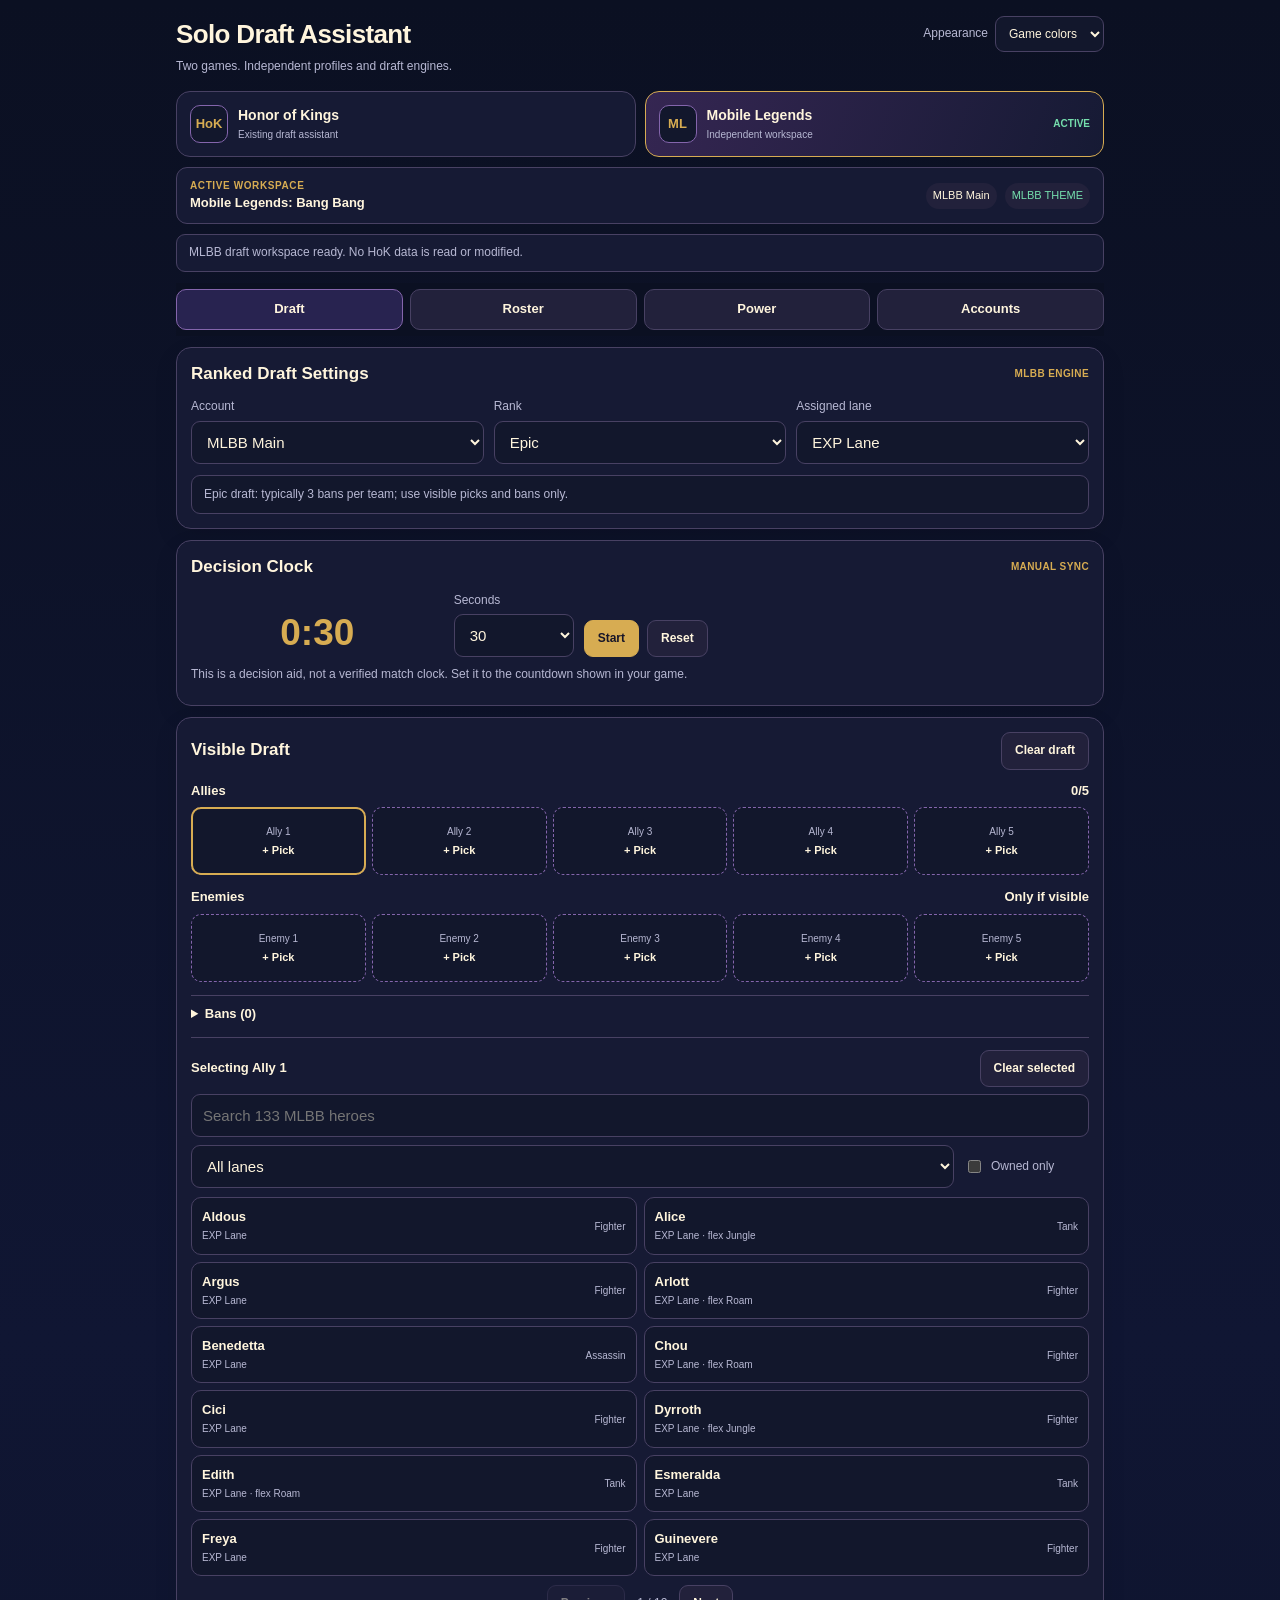
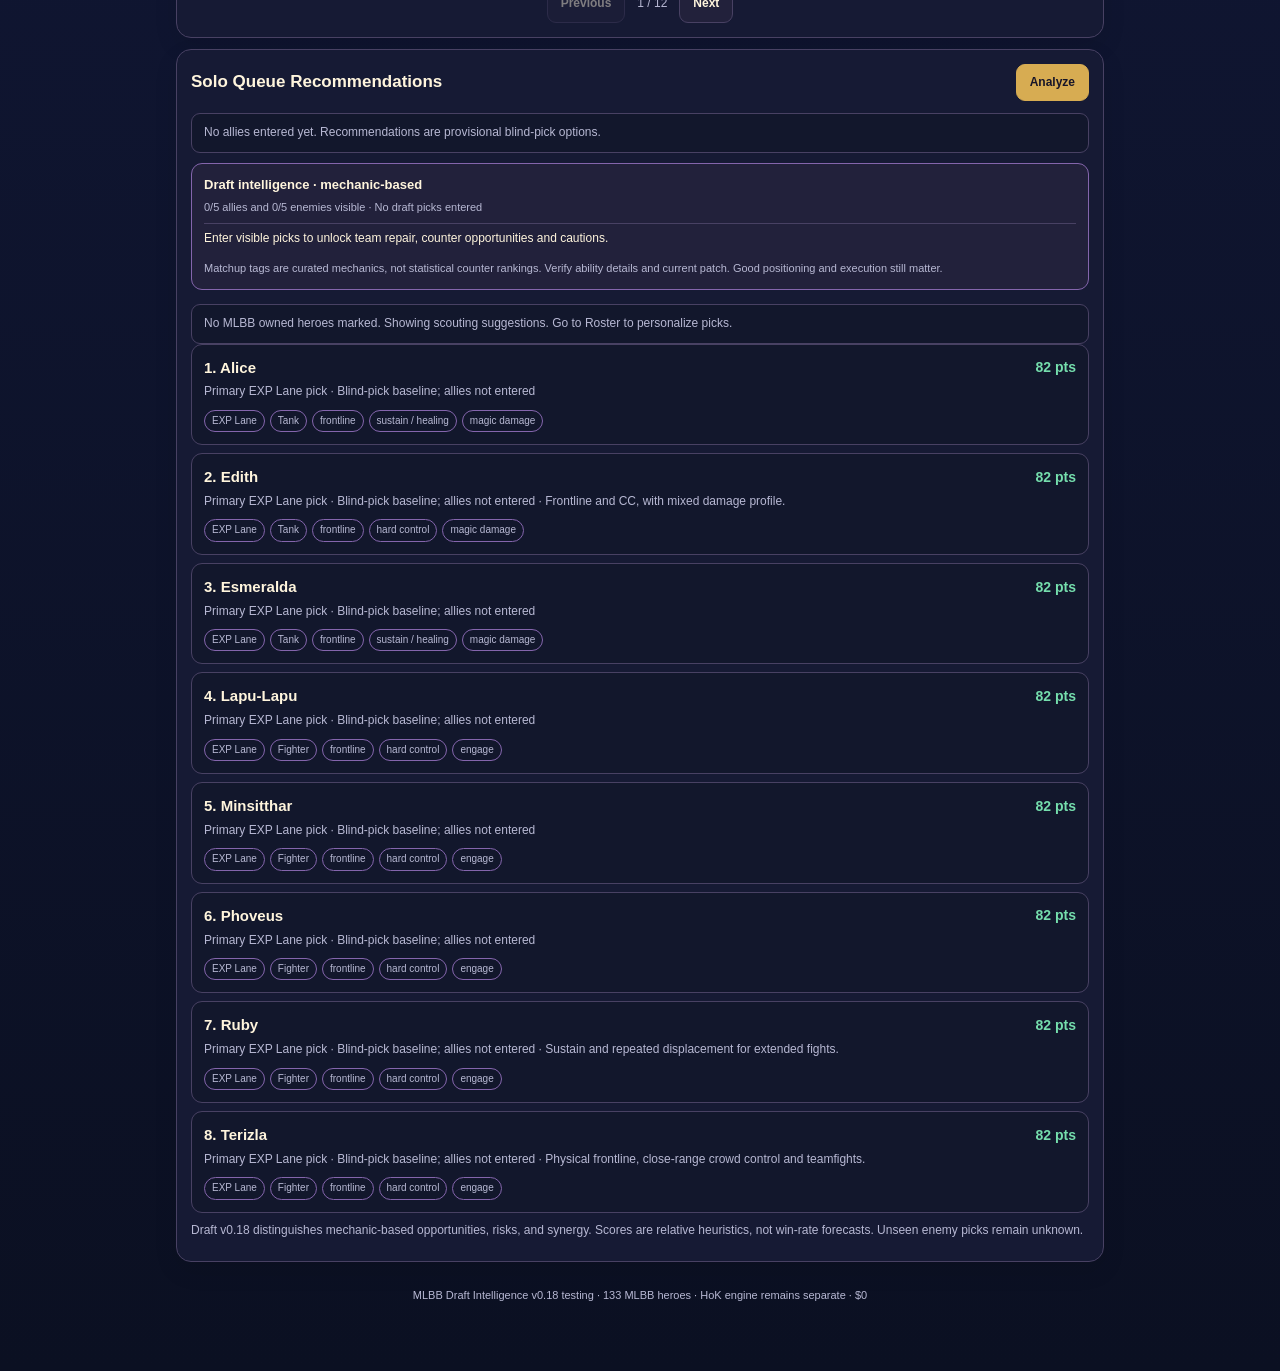
==== commit 3a713b4a: "Integrate matchup intelligence, explainable picks, and partial-draft composition report" ====
--- a/mlbb/index.html
+++ b/mlbb/index.html
@@ -5,6 +5,11 @@
 *{box-sizing:border-box}html{background:var(--bg)}body{margin:0;min-height:100vh;color:var(--text);background:linear-gradient(180deg,var(--bg),var(--bg2) 45%,var(--bg));font:15px/1.45 -apple-system,BlinkMacSystemFont,"Segoe UI",Roboto,Arial,sans-serif;padding:env(safe-area-inset-top) 0 env(safe-area-inset-bottom)}.app{max-width:960px;margin:auto;padding:16px 16px 32px}h1{font-size:26px;margin:0;font-weight:850;letter-spacing:-.025em}h2{margin:0;font-size:17px}p{margin:8px 0}a{color:inherit;text-decoration:none}input,button,select{font:inherit}button{cursor:pointer;color:var(--text)}button:disabled{opacity:.45;cursor:default}input,select{background:var(--field);border:1px solid var(--border);border-radius:9px;min-height:43px;padding:9px 11px;color:var(--text);max-width:100%;width:100%}input[type="checkbox"]{width:auto;min-height:0;accent-color:var(--accent)}label{font-size:12px;color:var(--muted);display:block;margin-bottom:5px}input:focus,select:focus,button:focus-visible,a:focus-visible{outline:2px solid var(--accent);outline-offset:2px}.hidden{display:none!important}.site-head{display:flex;align-items:start;justify-content:space-between;flex-wrap:wrap;gap:12px}.heading p{color:var(--muted);font-size:12px;margin:4px 0 0}.theme-line{display:flex;gap:7px;align-items:center}.theme-line label{margin:0}.theme-line select{width:auto;min-height:36px;font-size:12px;padding:6px 9px}.games{display:grid;grid-template-columns:1fr 1fr;gap:9px;margin:16px 0 10px}.game{display:flex;align-items:center;gap:10px;border:1px solid var(--border);border-radius:14px;background:var(--panel);min-height:66px;padding:10px 13px}.game.current{border-color:var(--accent);background:linear-gradient(110deg,var(--glow),var(--panel))}.game:hover{border-color:var(--border-hi)}.game-icon{min-width:38px;height:38px;display:grid;place-items:center;border-radius:10px;border:1px solid var(--border-hi);background:var(--field);font-weight:900;color:var(--accent);font-size:13px}.game b{display:block;font-size:14px}.game small{display:block;color:var(--muted);font-size:10px;margin-top:3px}.active{margin-left:auto;color:var(--good);font-size:10px}.workspace{border:1px solid var(--border);background:var(--panel);border-radius:11px;padding:11px 13px;display:flex;justify-content:space-between;gap:10px;align-items:center}.workspace b{display:block;font-size:13px}.overline{font-size:10px;color:var(--accent);display:block;font-weight:700;letter-spacing:.06em}.workspace-right{display:flex;gap:8px;align-items:center;flex-wrap:wrap;font-size:11px}.workspace-right>span{background:var(--surface);padding:5px 7px;border-radius:100px}.workspace-right .ready{color:var(--good)}#status{font-size:12px;margin:10px 0;background:var(--panel);border:1px solid var(--border);padding:9px 12px;border-radius:9px;color:var(--muted)}.tabs{display:flex;gap:7px;margin:11px 0;position:sticky;top:0;background:var(--bg);padding:6px 0;z-index:10}.tab{flex:1;background:var(--surface);border:1px solid var(--border);border-radius:10px;padding:10px 7px;font-size:13px;font-weight:750}.tab.active{background:var(--nav);border-color:var(--border-hi);color:var(--text)}.panel{background:var(--panel);border:1px solid var(--border);border-radius:15px;padding:14px;margin-bottom:11px;box-shadow:0 9px 25px rgba(0,0,0,.09)}.section-head{display:flex;justify-content:space-between;align-items:center;gap:10px;margin:0 0 12px}.small-flag{font-size:10px;color:var(--accent);font-weight:800;letter-spacing:.04em}.form-grid{display:grid;grid-template-columns:repeat(3,minmax(0,1fr));gap:10px}.info{font-size:12px;color:var(--muted);background:var(--field);border:1px solid var(--border);border-radius:9px;padding:10px 12px;margin-top:11px}.btn{border-radius:9px;border:1px solid var(--border);background:var(--surface);padding:9px 13px;font-size:12px;font-weight:750;min-height:37px}.btn.primary{background:var(--accent);color:var(--accent-dark);border-color:var(--accent)}.subtle{font-size:12px;color:var(--muted);line-height:1.5}.clock-grid{display:grid;grid-template-columns:1fr 120px 2fr;gap:10px;align-items:end}.timer{font-size:37px;font-weight:900;line-height:1;text-align:center;color:var(--accent);font-variant-numeric:tabular-nums;padding:6px}.timer.low{color:var(--bad)}.clock-buttons{display:flex;gap:8px}.deck{margin-bottom:13px}.line-head{display:flex;justify-content:space-between;align-items:center;font-size:13px;font-weight:800;margin-bottom:7px}.line-head span+span{color:var(--muted);font-size:11px;font-weight:500}.slot-grid{display:grid;grid-template-columns:repeat(5,minmax(0,1fr));gap:6px}.slot{min-height:68px;display:grid;align-content:center;gap:4px;background:var(--field);border:1px dashed var(--border-hi);border-radius:10px;padding:5px;cursor:pointer;color:var(--muted);text-align:center;overflow:hidden}.slot .slot-type{font-size:10px}.slot strong{font-size:11px;color:var(--text);overflow-wrap:anywhere;line-height:1.25}.slot.filled{border-style:solid;background:var(--surface)}.slot.selected{outline:2px solid var(--accent);outline-offset:-2px}.slot:hover{border-color:var(--accent)}.ban-grid{grid-template-columns:repeat(5,minmax(0,1fr));margin-top:9px}details{border-top:1px solid var(--border);padding-top:9px}summary{cursor:pointer;font-weight:750;font-size:13px}.picker{margin-top:13px;border-top:1px solid var(--border);padding-top:12px}.picker-controls{display:flex;gap:10px;align-items:center;margin:8px 0}.picker-controls select{flex:1}.inline-check{min-width:125px;display:flex;gap:7px;align-items:center;margin:0;font-size:12px}.hero-list,.roster-grid{display:grid;grid-template-columns:repeat(2,minmax(0,1fr));gap:7px;margin:9px 0}.hero-item{display:flex;align-items:center;justify-content:space-between;gap:8px;min-width:0;background:var(--field);border:1px solid var(--border);border-radius:10px;padding:10px;text-align:left}.hero-item:hover,.hero-item:focus{border-color:var(--accent)}.hero-item b{font-size:13px;display:block}.hero-item span,.hero-item small{font-size:10px;color:var(--muted);display:block;margin-top:2px}.hero-item .owned-tag{color:var(--good)}.hero-item .mark{padding:5px 8px;border-radius:7px;background:var(--surface);border:1px solid var(--border);white-space:nowrap;font-size:11px}.pagination{display:flex;gap:12px;align-items:center;justify-content:center}.pagination span{color:var(--muted);font-size:12px}.empty{font-size:12px;color:var(--muted);padding:15px;text-align:center;grid-column:1/-1}.issues{display:flex;flex-wrap:wrap;gap:7px;margin-bottom:12px}.issue{border:1px solid #867043;background:rgba(203,153,51,.13);color:var(--warn);font-size:11px;font-weight:650;border-radius:100px;padding:5px 9px}.safe{color:var(--good);font-size:13px}.rec{border:1px solid var(--border);background:var(--field);border-radius:11px;padding:12px;margin-bottom:8px}.rec-top{display:flex;justify-content:space-between;align-items:center;gap:6px}.rec-top strong{font-size:15px}.rec-score{font-size:14px;font-weight:850;color:var(--good)}.rec-reason{font-size:12px;color:var(--muted);margin-top:5px}.pill-row{display:flex;gap:5px;flex-wrap:wrap;margin-top:9px}.pill{font-size:10px;border:1px solid var(--border-hi);color:var(--muted);border-radius:100px;padding:3px 7px}.roster-item{padding:11px;background:var(--field);border:1px solid var(--border);border-radius:10px;display:flex;align-items:center;justify-content:space-between;gap:10px}.roster-item strong{font-size:13px}.roster-item small{display:block;color:var(--muted);font-size:11px}.roster-item .btn{min-width:79px}.roster-item.owned{border-color:#297257}.power-row,.account-row{display:flex;align-items:center;justify-content:space-between;gap:10px;border-top:1px solid var(--border);padding:10px 0}.power-row small,.account-row small{color:var(--muted);display:block;font-size:11px}.power-row span{color:var(--accent);font-weight:850}.btn-holder{display:flex;align-items:end}.btn-holder button{width:100%;min-height:43px}.actions{display:flex;gap:8px;flex-wrap:wrap}.file-upload{display:inline-flex;align-items:center;justify-content:center;border:1px solid var(--border);border-radius:9px;padding:8px 12px;background:var(--surface);cursor:pointer;margin:0;font-size:12px;font-weight:750;color:var(--text)}.file-upload input{display:none}footer{text-align:center;color:var(--muted);font-size:11px;padding:15px 0 35px}
 @media(max-width:600px){.app{padding:13px 11px 24px}.site-head h1{font-size:23px}.theme-line{width:100%;justify-content:space-between}.games{gap:6px}.game{padding:9px 7px;gap:6px;min-height:61px}.game-icon{min-width:28px;height:32px;font-size:11px}.game b{font-size:11px}.game small{font-size:9px}.active{display:none}.workspace{flex-wrap:wrap}.form-grid{grid-template-columns:repeat(2,minmax(0,1fr))}.btn-holder{grid-column:1/-1}.clock-grid{grid-template-columns:1fr 1fr}.clock-buttons{grid-column:1/-1}.clock-buttons .btn{flex:1}.slot{min-height:66px;padding:3px}.slot strong{font-size:10px}.panel{padding:11px}.tab{font-size:11px;padding:10px 4px}.roster-grid{grid-template-columns:1fr}}
 @media(max-width:350px){.hero-list{grid-template-columns:1fr}.form-grid{grid-template-columns:1fr}.picker-controls{flex-wrap:wrap}.inline-check{min-width:0}}
+.intel-brief{border:1px solid var(--border-hi);border-radius:11px;padding:12px;margin:10px 0 14px;background:var(--surface)}
+.intel-brief strong{display:block;font-size:13px;margin-bottom:5px}.intel-small{font-size:11px;color:var(--muted);margin:4px 0 8px}.intel-line{font-size:12px;line-height:1.4;padding:6px 0;border-top:1px solid var(--border)}
+.counter-callout{font-size:11px;color:var(--good);margin-top:7px;line-height:1.35}
+.warning-callout{font-size:11px;color:var(--warn);margin-top:7px;line-height:1.35}
+.intel-minor{font-size:11px;color:var(--muted);margin-top:8px}
 </style></head>
 <body>
 <main class="app">
@@ -17,12 +22,12 @@
  <section class="panel"><div class="section-head"><h2>Ranked Draft Settings</h2><span class="small-flag">MLBB ENGINE</span></div><div class="form-grid"><div><label for="accountSelect">Account</label><select id="accountSelect"></select></div><div><label for="rankSelect">Rank</label><select id="rankSelect"><option>Warrior</option><option>Elite</option><option>Master</option><option>Grandmaster</option><option>Epic</option><option>Legend</option><option>Mythic</option><option>Mythical Honor</option><option>Mythical Glory</option><option>Mythical Immortal</option></select></div><div><label for="roleSelect">Assigned lane</label><select id="roleSelect"><option>EXP Lane</option><option>Jungle</option><option>Mid Lane</option><option>Gold Lane</option><option>Roam</option></select></div></div><div id="rankNote" class="info"></div></section>
  <section class="panel"><div class="section-head"><h2>Decision Clock</h2><span class="small-flag">MANUAL SYNC</span></div><div class="clock-grid"><div class="timer" id="timerDisplay">0:30</div><div><label for="timerSeconds">Seconds</label><select id="timerSeconds"><option value="20">20</option><option value="25">25</option><option value="30" selected>30</option><option value="35">35</option><option value="40">40</option><option value="45">45</option><option value="60">60</option></select></div><div class="clock-buttons"><button class="btn primary" id="timerStart">Start</button><button class="btn" id="timerReset">Reset</button></div></div><p class="subtle">This is a decision aid, not a verified match clock. Set it to the countdown shown in your game.</p></section>
  <section class="panel"><div class="section-head"><h2>Visible Draft</h2><button class="btn" id="clearDraft">Clear draft</button></div><div class="deck"><div class="line-head">Allies <span id="allyCount">0/5</span></div><div class="slot-grid" id="allySlots"></div></div><div class="deck"><div class="line-head">Enemies <span>Only if visible</span></div><div class="slot-grid" id="enemySlots"></div></div><details><summary>Bans <span id="banCount">(0)</span></summary><div class="slot-grid ban-grid" id="banSlots"></div></details><div class="picker"><div class="line-head"><span id="pickerMode">Select a draft slot</span><button type="button" class="btn" id="clearSlot">Clear selected</button></div><input id="heroSearch" type="search" placeholder="Search 133 MLBB heroes" autocomplete="off"><div class="picker-controls"><select id="heroLaneFilter" aria-label="Filter hero lane"><option value="all">All lanes</option><option>EXP Lane</option><option>Jungle</option><option>Mid Lane</option><option>Gold Lane</option><option>Roam</option></select><label class="inline-check"><input type="checkbox" id="ownedOnly"> Owned only</label></div><div class="hero-list" id="heroPicker"></div><div class="pagination"><button class="btn" id="prevPage">Previous</button><span id="pagerText">1 / 1</span><button class="btn" id="nextPage">Next</button></div></div></section>
- <section class="panel"><div class="section-head"><h2>Solo Queue Recommendations</h2><button class="btn primary" id="analyze">Analyze</button></div><div id="teamIssues"></div><div id="recommendations"></div><p class="subtle">Hero traits and scoring are preliminary gameplay heuristics, not official counter or win-rate statistics. Unknown allied slots are treated as unknown—not missing roles.</p></section>
+ <section class="panel"><div class="section-head"><h2>Solo Queue Recommendations</h2><button class="btn primary" id="analyze">Analyze</button></div><div id="teamIssues"></div><div id="draftIntelBrief" class="intel-brief" aria-live="polite"></div><div id="recommendations"></div><p class="subtle">Draft v0.18 distinguishes mechanic-based opportunities, risks, and synergy. Scores are relative heuristics, not win-rate forecasts. Unseen enemy picks remain unknown.</p></section>
 </section>
 <section id="rosterTab" class="page hidden"><section class="panel"><div class="section-head"><h2>MLBB Hero Roster</h2><strong id="ownedCount">0 / 133 owned</strong></div><div class="info">Mark heroes as owned to restrict recommendations to your actual account. These selections never alter your HoK roster.</div><div class="form-grid"><div><label for="rosterSearch">Search</label><input type="search" id="rosterSearch" placeholder="Find hero"></div><div><label for="rosterLane">Lane</label><select id="rosterLane"><option value="all">All lanes</option><option>EXP Lane</option><option>Jungle</option><option>Mid Lane</option><option>Gold Lane</option><option>Roam</option></select></div></div><div class="roster-grid" id="rosterGrid"></div></section></section>
 <section id="powerTab" class="page hidden"><section class="panel"><div class="section-head"><h2>MLBB Hero Proficiency</h2><span class="small-flag">MANUAL</span></div><p class="subtle">Track your own familiarity with MLBB heroes separately from HoK's Hero Power. Values entered here are personal notes, not imported in-game mastery or MMR.</p><div class="form-grid"><div><label for="powerHero">Hero</label><select id="powerHero"></select></div><div><label for="powerValue">Manual familiarity (0–100)</label><input id="powerValue" type="number" min="0" max="100" step="1" value="0"></div><div class="btn-holder"><button id="savePower" class="btn primary">Save familiarity</button></div></div><div id="powerList"></div></section></section>
 <section id="accountsTab" class="page hidden"><section class="panel"><div class="section-head"><h2>MLBB Accounts</h2><span class="small-flag">SEPARATE STORAGE</span></div><div class="form-grid"><div><label for="newAccountName">New profile name</label><input id="newAccountName" type="text" maxlength="40" placeholder="e.g. MLBB Main"></div><div><label for="newAccountId">Account ID (optional)</label><input id="newAccountId" type="text" maxlength="40" placeholder="Optional, no password"></div><div class="btn-holder"><button id="addAccount" class="btn primary">Add profile</button></div></div><div id="accountList"></div></section><section class="panel"><h2>Data Safety</h2><p class="subtle">MLBB uses its own storage and backup schema. This workspace rejects HoK backups to prevent accidental overwrites.</p><div class="actions"><button class="btn primary" id="exportBackup">Export MLBB backup</button><label class="file-upload">Choose MLBB JSON<input type="file" id="importFile" accept=".json,application/json"></label><button class="btn" id="importBackup">Validate &amp; restore</button></div><p class="info" id="backupInfo">Local autosave is enabled where your browser permits it.</p></section></section>
-<footer>Multi-Game Integration v0.17 staging · 133 MLBB heroes · HoK engine remains separate · $0</footer>
+<footer>MLBB Draft Intelligence v0.18 testing · 133 MLBB heroes · HoK engine remains separate · $0</footer>
 </main>
 <script>/* MLBB roster primary lane: 133 heroes, Sep 29 2026, corroborated against MLBB Guides and Liquipedia.
    Traits are an INITIAL team-composition model and are not official Moonton statistics. */
@@ -125,7 +130,7 @@
  }
  return Object.freeze({heroes,lanes:Object.keys(lanes),metadata:{source:'MLBB Guides + Liquipedia lane lists, patch 2.2.16 (Sep–Oct 2026)',traitModel:'Version 1 heuristic; not win-rate or official in-game stats'}});
 })();
-</script><script>/* Mobile Legends Solo Draft Assistant v0.17 staging.
+</script><script src="./draft-intelligence.js"></script><script>/* Mobile Legends Solo Draft Assistant v0.18 staging.
  * Offline heuristic. Isolated storage and JSON schema. No access to HoK state.
  */
 (()=>{'use strict';
@@ -186,29 +191,82 @@
  return{t,issues,visible:visible.length};
 }
 function roleCoverage(a){return a.allies.map(n=>byName.get(n)?.lane).filter(Boolean)}
-function scoring(h,a,gaps){let score=60,reason=[],traits=h.traits;
- if(h.lane===a.role){score+=12;reason.push('Primary '+a.role+' pick')}else{score+=3;reason.push('Secondary lane flexibility; confirm viability')}
- if(gaps.visible>0){for(const g of gaps.issues){const contribution=traits[g.key]||0;if(contribution){let b=Math.min(g.deficit,contribution)*g.weight*5;score+=b;reason.push(`Adds ${labels[g.key]}`)}}}
- else{score+=(traits.solo||0)*3+(traits.frontline||0)*2;reason.push('Blind-pick baseline; allies not entered')}
- const allies=a.allies.filter(Boolean);const seen=roleCoverage(a);if(seen.includes(a.role)&&!allies.includes(h.name)){score-=8;reason.push('Check team role overlap')}
- const enemies=a.enemies.filter(Boolean).map(n=>byName.get(n)).filter(Boolean);
- if(enemies.length){const enemyT=teamNumbers(a.enemies.filter(Boolean));if(enemyT.engage>=3&&traits.peel>0){score+=traits.peel*3;reason.push('Adds protection against enemy engages')}if(enemyT.frontline>=4&&traits.physical===2&&['Karrie','Claude','Sun','Thamuz'].includes(h.name)){score+=6;reason.push('Extended damage into durable opponents')}if(enemyT.mobility>=5&&traits.cc>=2){score+=traits.cc*3;reason.push('Control against mobile threats')}}
- const familiarity=a.power[h.name]||0;score+=Math.min(5,Math.floor(familiarity/20));if(familiarity>=60)reason.push('Manually recorded familiarity');
- // Do not turn an unknown owned roster into fictitious ownership.
+const INTEL=window.MLBB_DRAFT_INTELLIGENCE;
+function scoring(h,a,gaps){
+ let score=60,reason=[],traits=h.traits;
+ if(h.lane===a.role){score+=12;reason.push('Primary '+a.role+' pick')}
+ else{score+=3;reason.push('Secondary lane flexibility — verify viability')}
+ if(gaps.visible>0){
+   const visibilityWeight=gaps.visible>=3?4:2;
+   for(const g of gaps.issues){
+     const contribution=traits[g.key]||0;
+     if(contribution){score+=Math.min(g.deficit,contribution)*g.weight*visibilityWeight;reason.push('Adds '+labels[g.key])}
+   }
+ }else{score+=(traits.solo||0)*3+(traits.frontline||0)*2;reason.push('Blind-pick baseline; allies not entered')}
+ const allies=a.allies.filter(Boolean);
+ if(roleCoverage(a).includes(a.role)&&!allies.includes(h.name)){score-=8;reason.push('Check possible team role overlap')}
+ const enemyHeroes=a.enemies.filter(Boolean).map(n=>byName.get(n)).filter(Boolean);
+ if(enemyHeroes.length){
+   const enemyT=teamNumbers(a.enemies.filter(Boolean));
+   if(enemyT.engage>=3&&traits.peel>0){score+=traits.peel*3;reason.push('Adds protection against enemy engages')}
+   if(enemyT.mobility>=5&&traits.cc>=2){score+=traits.cc*3;reason.push('CC may help contain mobility')}
+ }
+ const intel=INTEL.review(h,allies.map(n=>byName.get(n)).filter(Boolean),enemyHeroes);
+ score+=intel.bonus;
+ const familiarity=a.power[h.name]||0;score+=Math.min(5,Math.floor(familiarity/20));
+ if(familiarity>=60)reason.push('Manually recorded familiarity');
  if(a.owned.length&&a.owned.includes(h.name))score+=3;
+ if(intel.positives.length)reason.push('Mechanic answer: '+intel.positives[0]);
+ if(intel.synergies.length)reason.push('Synergy: '+intel.synergies[0]);
  if(h.note)reason.push(h.note);
- return {h,score,reason:[...new Set(reason)].slice(0,4)};
-}
-function renderAnalysis(){const a=active(),r=$('recommendations'),gaps=gapsFor(a),issues=$('teamIssues');issues.replaceChildren();r.replaceChildren();
- if(!gaps.visible){issues.append(mk('div','info','No allies entered yet. Recommendations are provisional blind-pick options; add allies to identify real composition gaps.'))}
- else if(!gaps.issues.length){issues.append(mk('div','safe','No major composition gaps detected from the visible allies.'))}
- else{const wrap=mk('div','issues');for(const i of gaps.issues)wrap.append(mk('span','issue','May need '+labels[i.key]));issues.append(wrap)}
- let options=H.filter(h=>roleCompatible(h,a.role)&&isPickAvailable(h));const ownedOptions=options.filter(h=>a.owned.includes(h.name));
- if(a.owned.length){if(ownedOptions.length){options=ownedOptions}else{r.append(mk('div','info','No owned heroes available in this role. Showing scouting suggestions only; update your roster.'))}}
- else r.append(mk('div','info','No MLBB owned heroes marked. Showing scouting suggestions. Go to Roster to personalize picks.'));
+ return {h,score,reason:[...new Set(reason)].slice(0,5),intel};
+}
+function renderDraftIntelBrief(a,gaps){
+ const box=$('draftIntelBrief');box.replaceChildren();
+ const allyHeroes=a.allies.filter(Boolean).map(n=>byName.get(n)).filter(Boolean);
+ const enemyHeroes=a.enemies.filter(Boolean).map(n=>byName.get(n)).filter(Boolean);
+ const report=INTEL.teamReport(allyHeroes,enemyHeroes,a.role);
+ box.append(mk('strong','','Draft intelligence · mechanic-based'));
+ box.append(mk('div','intel-small',report.allyCount+'/5 allies and '+report.enemyCount+'/5 enemies visible · '+report.completeness));
+ if(!report.allyCount&&!report.enemyCount)box.append(mk('div','intel-line','Enter visible picks to unlock team repair, counter opportunities and cautions.'));
+ if(report.allyCount){
+   const qualified=gaps.issues.map(g=>labels[g.key]);
+   box.append(mk('div','intel-line',(report.allyCount>=3?'Current visible-team needs: ':'Possible gaps — still drafting: ')+(qualified.length?qualified.join(', '):'No obvious shortfall among visible picks')));
+ }
+ if(report.enemyCount){
+   for(const s of report.enemySignals)box.append(mk('div','intel-line',s));
+   if(!report.enemySignals.length)box.append(mk('div','intel-line','No specific counter signal recognized for these visible opponents.'));
+ }else if(report.allyCount)box.append(mk('div','intel-line','Enemy draft unavailable — recommendations focus on team fit, not invented enemy counters.'));
+ box.append(mk('div','intel-minor','Matchup tags are curated mechanics, not statistical counter rankings. Verify ability details and current patch. Good positioning and execution still matter.'));
+}
+function renderAnalysis(){
+ const a=active(),r=$('recommendations'),gaps=gapsFor(a),issues=$('teamIssues');
+ issues.replaceChildren();r.replaceChildren();renderDraftIntelBrief(a,gaps);
+ if(!gaps.visible)issues.append(mk('div','info','No allies entered yet. Recommendations are provisional blind-pick options.'));
+ else if(!gaps.issues.length)issues.append(mk('div','safe','No major composition gaps detected in the visible allied draft.'));
+ else if(gaps.visible>=3){const wrap=mk('div','issues');for(const i of gaps.issues)wrap.append(mk('span','issue','Team may need '+labels[i.key]));issues.append(wrap)}
+ else issues.append(mk('div','info','Team composition is incomplete. Gaps below are opportunities, not confirmed deficiencies.'));
+ let options=H.filter(h=>roleCompatible(h,a.role)&&isPickAvailable(h));
+ const ownedOptions=options.filter(h=>a.owned.includes(h.name));
+ if(a.owned.length){
+   if(ownedOptions.length)options=ownedOptions;
+   else r.append(mk('div','info','No owned heroes available in this role. Showing scouting suggestions only; update your roster.'));
+ }else r.append(mk('div','info','No MLBB owned heroes marked. Showing scouting suggestions. Go to Roster to personalize picks.'));
  const ranked=options.map(h=>scoring(h,a,gaps)).sort((x,y)=>y.score-x.score||x.h.name.localeCompare(y.h.name)).slice(0,8);
  if(!ranked.length){r.append(mk('div','empty','No eligible unpicked heroes. Change your lane or edit the draft.'));return}
- for(let i=0;i<ranked.length;i++){const x=ranked[i],c=mk('article','rec'),head=mk('div','rec-top'),name=mk('strong','',`${i+1}. ${x.h.name}`),score=mk('span','rec-score',String(x.score)+' pts');head.append(name,score);const reason=mk('div','rec-reason',x.reason.join(' · '));const pills=mk('div','pill-row');pills.append(mk('span','pill',x.h.lane),mk('span','pill',x.h.cls));for(const k of ['frontline','cc','engage','sustain','magic'])if(x.h.traits[k]>=2)pills.append(mk('span','pill',labels[k]));c.append(head,reason,pills);r.append(c)}
+ for(let i=0;i<ranked.length;i++){
+   const x=ranked[i],c=mk('article','rec'),head=mk('div','rec-top');
+   head.append(mk('strong','',String(i+1)+'. '+x.h.name),mk('span','rec-score',String(x.score)+' pts'));
+   const reason=mk('div','rec-reason',x.reason.join(' · '));
+   const pills=mk('div','pill-row');
+   pills.append(mk('span','pill',x.h.lane),mk('span','pill',x.h.cls));
+   for(const k of ['frontline','cc','engage','sustain','magic'])if(x.h.traits[k]>=2)pills.append(mk('span','pill',labels[k]));
+   c.append(head,reason,pills);
+   if(x.intel.positives.length)c.append(mk('div','counter-callout','Counter opportunity: '+x.intel.positives[0]));
+   if(x.intel.synergies.length)c.append(mk('div','counter-callout','Team synergy: '+x.intel.synergies[0]));
+   if(x.intel.cautions.length)c.append(mk('div','warning-callout','Caution: '+x.intel.cautions.join(' · ')));
+   r.append(c);
+ }
 }
 function renderRoster(){const a=active();$('ownedCount').textContent=a.owned.length+' / '+H.length+' owned';const q=state.rosterQuery.toLowerCase();const arr=H.filter(h=>(state.rosterLane==='all'||roleCompatible(h,state.rosterLane))&&h.name.toLowerCase().includes(q));const grid=$('rosterGrid');grid.replaceChildren();for(const h of arr){const on=a.owned.includes(h.name),el=mk('div','roster-item'+(on?' owned':'')),desc=mk('div');desc.append(mk('strong','',h.name),mk('small','',h.lane+' · '+h.cls));const b=mk('button','btn'+(on?' primary':''),on?'Owned ✓':'Mark owned');b.addEventListener('click',()=>{if(on)a.owned=a.owned.filter(n=>n!==h.name);else a.owned.push(h.name);save();renderRoster();renderPicker();renderAnalysis()});el.append(desc,b);grid.append(el)}if(!arr.length)grid.append(mk('div','empty','No matching MLBB heroes.'))}
 function renderPower(){const a=active();setOptions($('powerHero'),H.slice().sort((x,y)=>x.name.localeCompare(y.name)).map(h=>[h.name,h.name]),$('powerHero').value);$('powerValue').value=a.power[$('powerHero').value]||0;const list=$('powerList');list.replaceChildren();const entries=Object.entries(a.power).sort((a,b)=>b[1]-a[1]);for(const [n,v] of entries){const row=mk('div','power-row');row.append(mk('div','',n),mk('span','',String(v)+'/100'));list.append(row)}if(!entries.length)list.append(mk('div','info','No MLBB familiarity values recorded. Add a hero and score above.'))}
